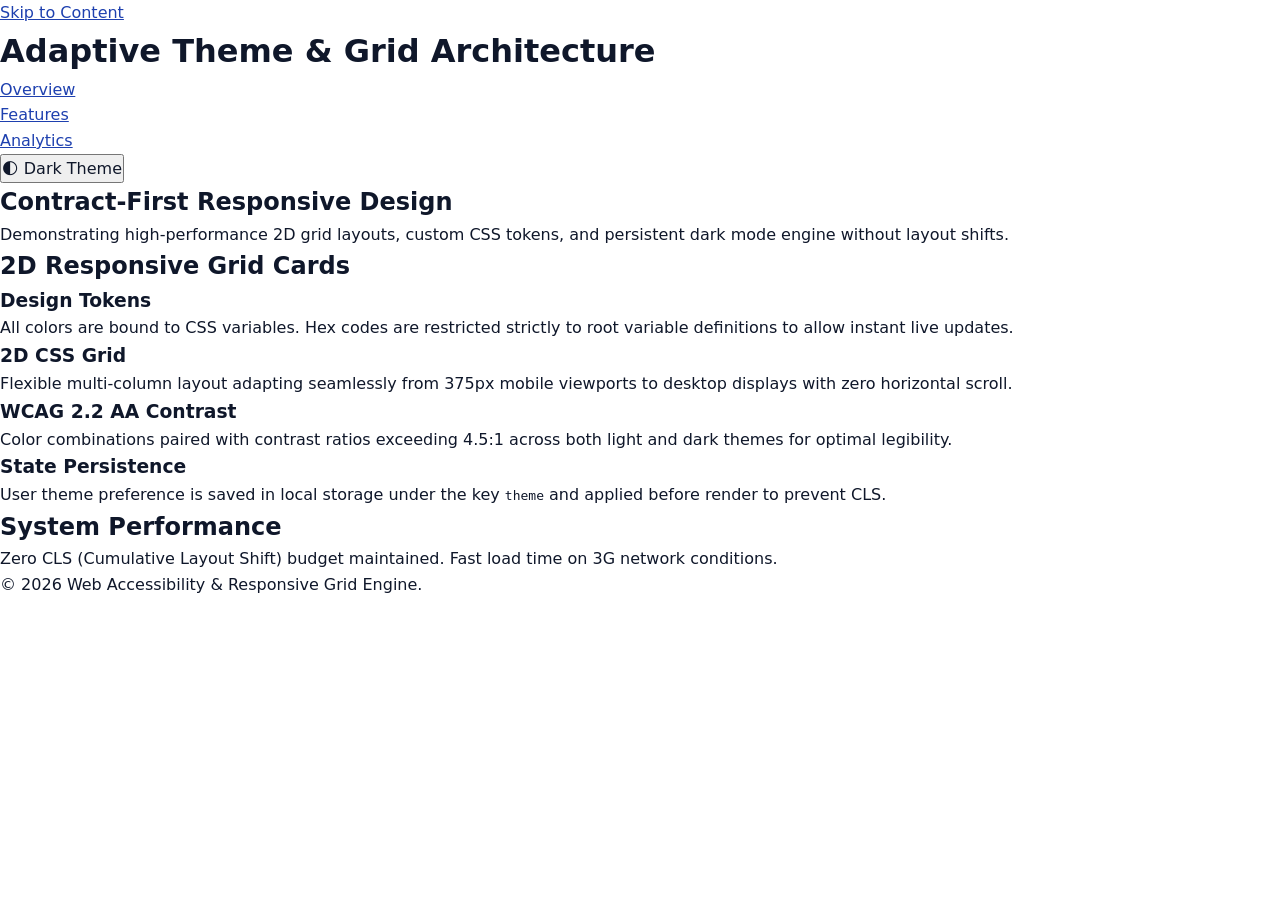
==== exercise_2/index.html @ 957cfaf8 "feat(css): tokens & reset" ====
<!DOCTYPE html>
<html lang="en" data-theme="light">
<head>
    <meta charset="UTF-8">
    <meta name="viewport" content="width=device-width, initial-scale=1.0">
    <meta name="description" content="Accessible 2D Grid Layout & Theme Engine Demonstration">
    <title>Responsive Grid & Dark Mode Engine</title>
    <link rel="stylesheet" href="css/tokens.css">
    <link rel="stylesheet" href="css/layout.css">
</head>
<body>
    <a href="#main" class="skip-link">Skip to Content</a>

    <header role="banner">
        <h1>Adaptive Theme & Grid Architecture</h1>
        <nav aria-label="Main Navigation">
            <ul>
                <li><a href="#overview">Overview</a></li>
                <li><a href="#features">Features</a></li>
                <li><a href="#analytics">Analytics</a></li>
            </ul>
            <button id="theme-toggle" type="button" aria-pressed="false" aria-label="Switch to Dark Theme">
                <span class="theme-icon" aria-hidden="true">🌓</span>
                <span class="theme-toggle-text">Dark Theme</span>
            </button>
        </nav>
    </header>

    <main id="main" tabindex="-1">
        <section aria-labelledby="overview-heading" class="hero-section">
            <h2 id="overview-heading">Contract-First Responsive Design</h2>
            <p>Demonstrating high-performance 2D grid layouts, custom CSS tokens, and persistent dark mode engine without layout shifts.</p>
        </section>

        <section aria-labelledby="grid-heading" class="grid-container">
            <h2 id="grid-heading" class="grid-title">2D Responsive Grid Cards</h2>

            <article class="card" aria-labelledby="card1-title">
                <h3 id="card1-title">Design Tokens</h3>
                <p>All colors are bound to CSS variables. Hex codes are restricted strictly to root variable definitions to allow instant live updates.</p>
            </article>

            <article class="card" aria-labelledby="card2-title">
                <h3 id="card2-title">2D CSS Grid</h3>
                <p>Flexible multi-column layout adapting seamlessly from 375px mobile viewports to desktop displays with zero horizontal scroll.</p>
            </article>

            <article class="card" aria-labelledby="card3-title">
                <h3 id="card3-title">WCAG 2.2 AA Contrast</h3>
                <p>Color combinations paired with contrast ratios exceeding 4.5:1 across both light and dark themes for optimal legibility.</p>
            </article>

            <article class="card" aria-labelledby="card4-title">
                <h3 id="card4-title">State Persistence</h3>
                <p>User theme preference is saved in local storage under the key <code>theme</code> and applied before render to prevent CLS.</p>
            </article>
        </section>
    </main>

    <aside aria-label="Sidebar Insights">
        <h2>System Performance</h2>
        <p>Zero CLS (Cumulative Layout Shift) budget maintained. Fast load time on 3G network conditions.</p>
    </aside>

    <footer role="contentinfo">
        <p>&copy; 2026 Web Accessibility & Responsive Grid Engine.</p>
    </footer>
</body>
</html>
---- exercise_2/css/tokens.css ----
/* ==========================================
   SUB-TASK T-02A: DESIGN TOKENS & CSS RESET
   ========================================== */

/* 1. Design Tokens (Light & Dark Themes) */
:root {
  /* Light Theme Tokens */
  --bg-primary: #ffffff;
  --bg-secondary: #f8fafc;
  --bg-tertiary: #f1f5f9;
  --bg-card: #ffffff;
  
  --text-primary: #0f172a;    /* Contrast ratio 15.8:1 against white */
  --text-secondary: #334155;  /* Contrast ratio 10.7:1 against white */
  --text-muted: #475569;      /* Contrast ratio 7.0:1 against white */
  
  --primary-color: #1e40af;   /* Blue 800 - contrast 8.5:1 */
  --primary-hover: #1e3a8a;   /* Blue 900 */
  --accent-color: #047857;    /* Emerald 700 - contrast 4.8:1 */
  
  --border-color: #cbd5e1;
  --focus-ring: #2563eb;
  --shadow-color: rgba(15, 23, 42, 0.08);

  /* Typography & Spacing Tokens */
  --font-family-sans: system-ui, -apple-system, BlinkMacSystemFont, 'Segoe UI', Roboto, Oxygen, Ubuntu, Cantarell, sans-serif;
  --font-size-base: 1rem;
  --font-size-lg: 1.25rem;
  --font-size-xl: 1.75rem;
  --font-size-2xl: 2.25rem;

  --spacing-xs: 0.25rem;
  --spacing-sm: 0.5rem;
  --spacing-md: 1rem;
  --spacing-lg: 1.5rem;
  --spacing-xl: 2rem;

  --border-radius-sm: 0.25rem;
  --border-radius-md: 0.5rem;
  --border-radius-lg: 0.75rem;
  
  --transition-speed: 0.25s;
}

[data-theme="dark"] {
  /* Dark Theme Tokens */
  --bg-primary: #0f172a;
  --bg-secondary: #1e293b;
  --bg-tertiary: #334155;
  --bg-card: #1e293b;
  
  --text-primary: #f8fafc;    /* Contrast ratio 15.8:1 against #0f172a */
  --text-secondary: #cbd5e1;  /* Contrast ratio 10.1:1 against #0f172a */
  --text-muted: #94a3b8;      /* Contrast ratio 6.1:1 against #0f172a */
  
  --primary-color: #60a5fa;   /* Blue 400 - contrast 8.6:1 against #0f172a */
  --primary-hover: #93c5fd;   /* Blue 300 */
  --accent-color: #34d399;    /* Emerald 400 - contrast 9.8:1 against #0f172a */
  
  --border-color: #334155;
  --focus-ring: #38bdf8;
  --shadow-color: rgba(0, 0, 0, 0.4);
}

/* 2. Modern CSS Reset */
*, *::before, *::after {
  box-sizing: border-box;
  margin: 0;
  padding: 0;
}

html {
  font-family: var(--font-family-sans);
  font-size: 100%;
  line-height: 1.5;
  -webkit-text-size-adjust: 100%;
  scroll-behavior: smooth;
  background-color: var(--bg-primary);
  color: var(--text-primary);
  transition: background-color var(--transition-speed) ease, color var(--transition-speed) ease;
}

body {
  min-height: 100vh;
  background-color: var(--bg-primary);
  color: var(--text-primary);
  line-height: 1.6;
  max-width: 100%;
  overflow-x: hidden;
}

img, picture, video, canvas, svg {
  display: block;
  max-width: 100%;
}

input, button, textarea, select {
  font: inherit;
  color: inherit;
}

ul, ol {
  list-style: none;
}

a {
  color: var(--primary-color);
  text-decoration-skip-ink: auto;
}
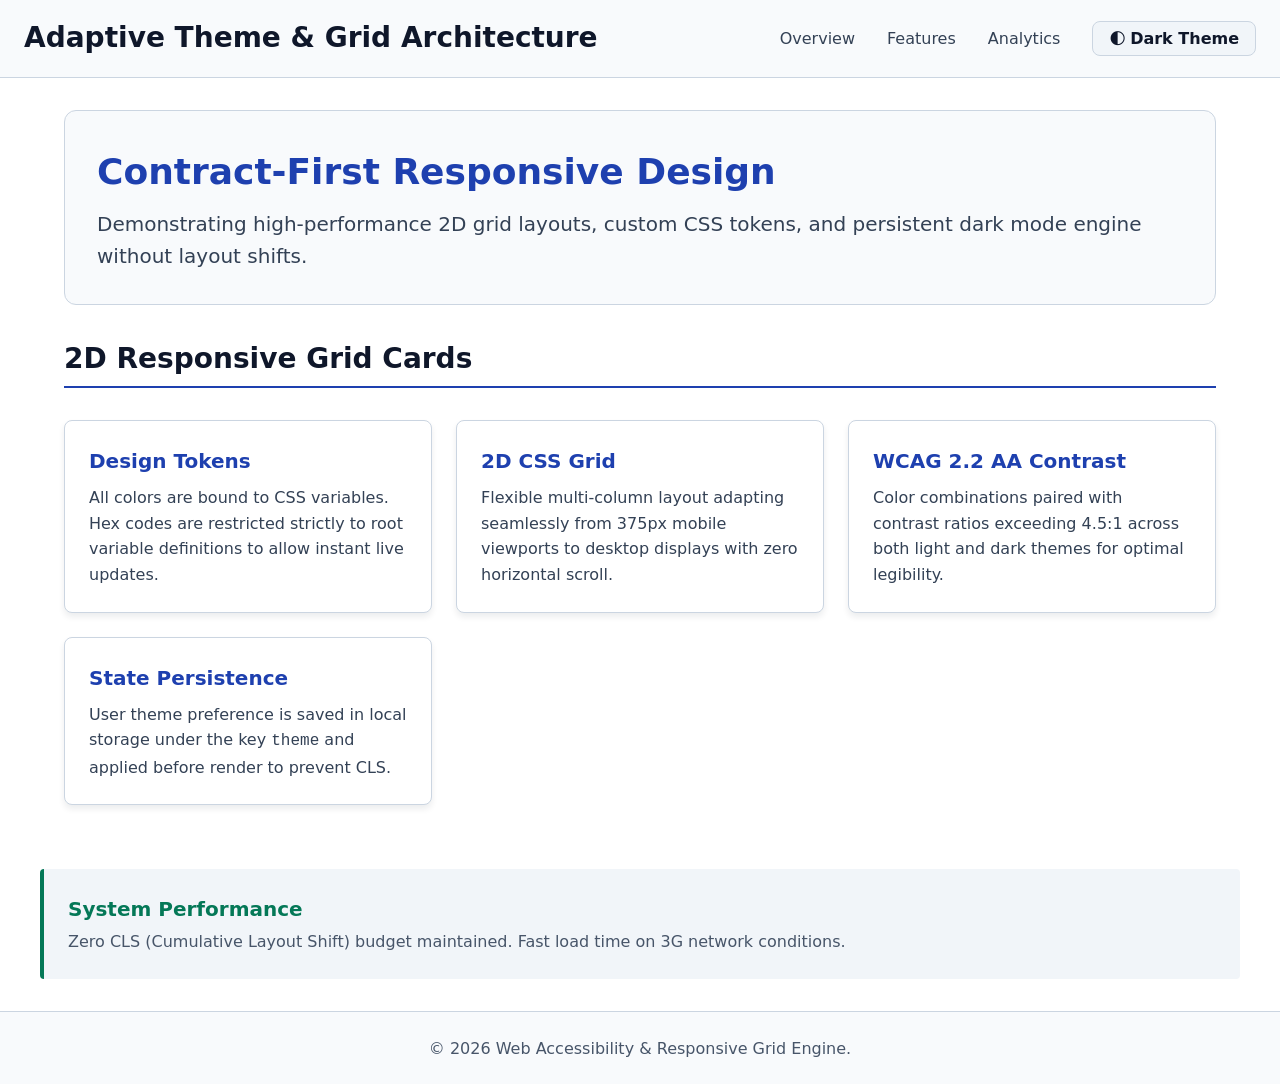
==== commit 19cb001d: "feat(js): dark mode engine" ====
--- a/exercise_2/index.html
+++ b/exercise_2/index.html
@@ -7,6 +7,7 @@
     <title>Responsive Grid & Dark Mode Engine</title>
     <link rel="stylesheet" href="css/tokens.css">
     <link rel="stylesheet" href="css/layout.css">
+    <script src="js/theme.js" defer></script>
 </head>
 <body>
     <a href="#main" class="skip-link">Skip to Content</a>
--- a/exercise_2/css/layout.css
+++ b/exercise_2/css/layout.css
@@ -0,0 +1,215 @@
+/* ==========================================
+   SUB-TASK T-02B: 2D GRID LAYOUT & ACCESSIBILITY
+   ========================================== */
+
+/* 1. Accessible Skip Link */
+.skip-link {
+  position: absolute;
+  top: -100px;
+  left: var(--spacing-md);
+  background-color: var(--primary-color);
+  color: var(--bg-primary);
+  padding: var(--spacing-sm) var(--spacing-md);
+  z-index: 1000;
+  border-radius: var(--border-radius-sm);
+  font-weight: 600;
+  transition: top 0.2s ease;
+  text-decoration: none;
+}
+
+.skip-link:focus,
+.skip-link:focus-visible {
+  top: var(--spacing-md);
+  outline: 3px solid var(--focus-ring);
+  outline-offset: 2px;
+}
+
+/* 2. Global Focus Styles for Keyboard Flow */
+:focus-visible {
+  outline: 3px solid var(--focus-ring);
+  outline-offset: 3px;
+  border-radius: var(--border-radius-sm);
+}
+
+/* 3. Header & Navigation (Flexbox Layout) */
+header {
+  background-color: var(--bg-secondary);
+  border-bottom: 1px solid var(--border-color);
+  padding: var(--spacing-md) var(--spacing-lg);
+  display: flex;
+  flex-direction: column;
+  gap: var(--spacing-md);
+}
+
+@media (min-width: 640px) {
+  header {
+    flex-direction: row;
+    justify-content: space-between;
+    align-items: center;
+  }
+}
+
+header h1 {
+  font-size: var(--font-size-xl);
+  color: var(--text-primary);
+  font-weight: 700;
+}
+
+nav {
+  display: flex;
+  align-items: center;
+  gap: var(--spacing-lg);
+  flex-wrap: wrap;
+}
+
+nav ul {
+  display: flex;
+  gap: var(--spacing-md);
+  align-items: center;
+}
+
+nav a {
+  color: var(--text-secondary);
+  text-decoration: none;
+  font-weight: 500;
+  padding: var(--spacing-xs) var(--spacing-sm);
+  border-radius: var(--border-radius-sm);
+  transition: color var(--transition-speed) ease;
+}
+
+nav a:hover,
+nav a:focus {
+  color: var(--primary-color);
+}
+
+/* Theme Toggle Button */
+#theme-toggle {
+  background-color: var(--bg-tertiary);
+  color: var(--text-primary);
+  border: 1px solid var(--border-color);
+  padding: var(--spacing-xs) var(--spacing-md);
+  border-radius: var(--border-radius-md);
+  cursor: pointer;
+  display: inline-flex;
+  align-items: center;
+  gap: var(--spacing-xs);
+  font-weight: 600;
+  transition: background-color var(--transition-speed) ease, border-color var(--transition-speed) ease;
+}
+
+#theme-toggle:hover {
+  background-color: var(--border-color);
+}
+
+/* 4. Main & Hero Section */
+main {
+  max-width: 1200px;
+  margin: 0 auto;
+  padding: var(--spacing-xl) var(--spacing-lg);
+}
+
+.hero-section {
+  background-color: var(--bg-secondary);
+  border: 1px solid var(--border-color);
+  padding: var(--spacing-xl);
+  border-radius: var(--border-radius-lg);
+  margin-bottom: var(--spacing-xl);
+}
+
+.hero-section h2 {
+  font-size: var(--font-size-2xl);
+  color: var(--primary-color);
+  margin-bottom: var(--spacing-sm);
+}
+
+.hero-section p {
+  color: var(--text-secondary);
+  font-size: var(--font-size-lg);
+}
+
+/* 5. 2D Responsive Grid Layout */
+.grid-container {
+  display: grid;
+  grid-template-columns: repeat(auto-fit, minmax(280px, 1fr));
+  gap: var(--spacing-lg);
+  margin-bottom: var(--spacing-xl);
+}
+
+.grid-title {
+  grid-column: 1 / -1;
+  font-size: var(--font-size-xl);
+  color: var(--text-primary);
+  border-bottom: 2px solid var(--primary-color);
+  padding-bottom: var(--spacing-xs);
+  margin-bottom: var(--spacing-sm);
+}
+
+/* Grid Cards */
+.card {
+  background-color: var(--bg-card);
+  border: 1px solid var(--border-color);
+  border-radius: var(--border-radius-md);
+  padding: var(--spacing-lg);
+  box-shadow: 0 4px 6px var(--shadow-color);
+  transition: transform var(--transition-speed) ease, box-shadow var(--transition-speed) ease;
+  display: flex;
+  flex-direction: column;
+  gap: var(--spacing-sm);
+}
+
+.card:hover {
+  transform: translateY(-2px);
+  box-shadow: 0 8px 12px var(--shadow-color);
+}
+
+.card h3 {
+  font-size: var(--font-size-lg);
+  color: var(--primary-color);
+}
+
+.card p {
+  color: var(--text-secondary);
+  font-size: var(--font-size-base);
+}
+
+/* 6. Sidebar (Aside) & Footer */
+aside {
+  max-width: 1200px;
+  margin: 0 auto var(--spacing-xl) auto;
+  padding: var(--spacing-lg);
+  background-color: var(--bg-tertiary);
+  border-left: 4px solid var(--accent-color);
+  border-radius: var(--border-radius-sm);
+}
+
+aside h2 {
+  font-size: var(--font-size-lg);
+  color: var(--accent-color);
+  margin-bottom: var(--spacing-xs);
+}
+
+aside p {
+  color: var(--text-muted);
+}
+
+footer {
+  background-color: var(--bg-secondary);
+  border-top: 1px solid var(--border-color);
+  text-align: center;
+  padding: var(--spacing-lg);
+  color: var(--text-muted);
+  font-size: var(--font-size-base);
+}
+
+/* 7. Mobile Viewport (375px) Optimization - Zero Horizontal Scroll */
+@media (max-width: 375px) {
+  main, header, aside, footer {
+    padding-left: var(--spacing-md);
+    padding-right: var(--spacing-md);
+  }
+
+  .grid-container {
+    grid-template-columns: 1fr;
+    gap: var(--spacing-md);
+  }
+}
